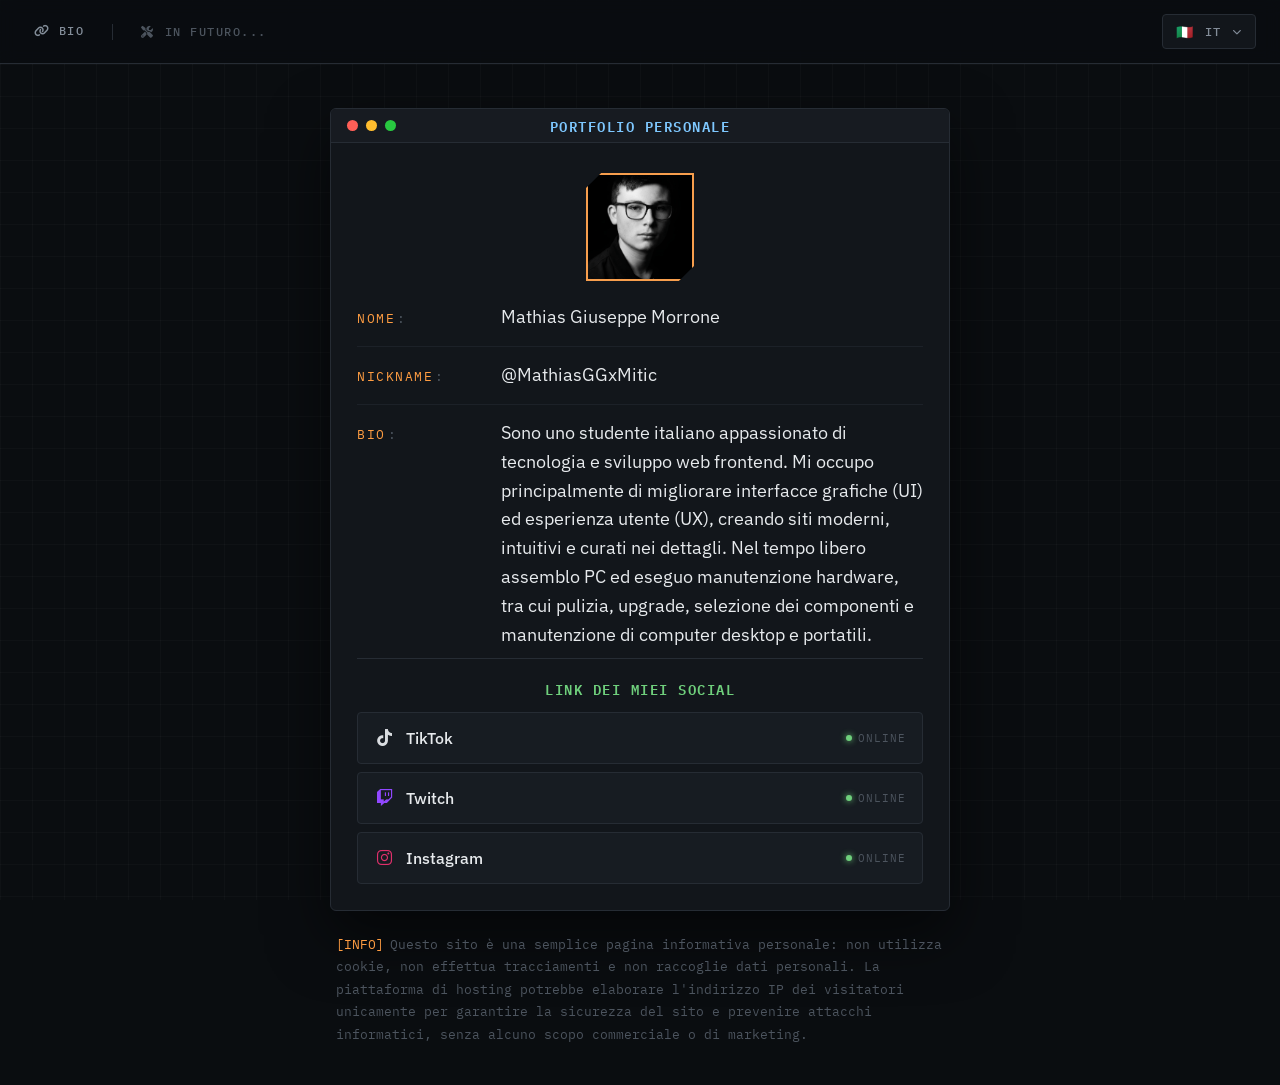
==== Biografia/index.html @ 9940ebc8 "update" ====
<!DOCTYPE html>
<html lang="it" id="html-root">
    <head>
        <meta charset="UTF-8">
        <meta name="viewport" content="width=device-width, initial-scale=1.0">
        <meta name="description" content="Bio di MathiasGGxMitic" id="meta-description">
        <title>MathiasGGxMitic BIO</title>
        <link rel="preconnect" href="https://fonts.googleapis.com">
        <link rel="preconnect" href="https://fonts.gstatic.com" crossorigin>
        <link href="https://fonts.googleapis.com/css2?family=IBM+Plex+Mono:wght@400;500;600&family=IBM+Plex+Sans:wght@300;400;500;600&display=swap&font-display=swap" rel="stylesheet">
        <link rel="stylesheet" href="CSS/index-style.css">
        <link rel="preload" href="https://cdnjs.cloudflare.com/ajax/libs/font-awesome/6.5.0/css/all.min.css" as="style" onload="this.onload=null;this.rel='stylesheet'">
        <noscript><link rel="stylesheet" href="https://cdnjs.cloudflare.com/ajax/libs/font-awesome/6.5.0/css/all.min.css"></noscript>
    </head>
    <body>
        <header class="navbar">
            <div class="navbar-bar">
                <button class="menu-btn" id="menu-btn" data-i18n-attr="aria-label:menuBtnAriaLabel" aria-label="Apri menu di navigazione">
                    <div class="menu-lines">
                        <span></span>
                        <span></span>
                        <span></span>
                    </div>
                    Menu
                    <i class="fa-solid fa-chevron-down" id="chevron"></i>
                </button>
                <nav class="desktop-nav">
                    <a href="#"><i class="fa-solid fa-link"></i><span data-i18n="navBio">Bio</span></a>
                    <div class="desktop-nav-divider"></div>
                    <span class="menu-soon"><i class="fa-solid fa-screwdriver-wrench"></i><span data-i18n="navComingSoon">In futuro...</span></span>
                </nav>

                <div class="lang-menu-wrapper">
                    <button class="lang-btn" id="lang-btn" data-i18n-attr="aria-label:langBtnAriaLabel" aria-label="Cambia lingua">
                        <span class="lang-flag" id="lang-flag-current">🇮🇹</span>
                        <span class="lang-text" id="lang-code-current">IT</span>
                        <i class="fa-solid fa-chevron-down" id="lang-chevron"></i>
                    </button>
                </div>
            </div>

            <div class="dropdown-menu" id="dropdown-menu">
                <a href="#"><i class="fa-solid fa-link"></i><span data-i18n="menuBioLink">BIO</span></a>
                <div class="menu-divider"></div>
                <span class="menu-soon"><i class="fa-solid fa-screwdriver-wrench"></i><span data-i18n="menuComingSoon">IN FUTURO...</span></span>
            </div>

            <div class="lang-dropdown" id="lang-dropdown">
                <a href="#" data-lang="it" class="lang-option"><span class="lang-flag">🇮🇹</span> <span data-i18n="langNameIt">Italiano (IT)</span></a>
                <div class="menu-divider"></div>
                <a href="#" data-lang="en" class="lang-option"><span class="lang-flag">🇬🇧</span> <span data-i18n="langNameEn">English (EN)</span></a>
                <div class="menu-divider"></div>
                <a href="#" data-lang="es" class="lang-option"><span class="lang-flag">🇪🇸</span> <span data-i18n="langNameEs">Español (ES)</span></a>
            </div>
        </header>
        <main>
            <section class="panel">
                <div class="panel-header">
                    <span class="panel-dots"><i></i><i></i><i></i></span>
                    <span class="panel-title" data-i18n="panelTitle">Portfolio Personale</span>
                </div>
                <div class="panel-body">
                    <div class="avatar-wrap">
                        <img class="pfp" src="foto_profilo.webp" data-i18n-attr="alt:pfpAlt" alt="Foto profilo di MathiasGGxMitic">
                    </div>

                    <dl class="fields">
                        <div class="field">
                            <dt data-i18n="fieldName">Nome</dt>
                            <dd>Mathias Giuseppe Morrone</dd>
                        </div>
                        <div class="field">
                            <dt data-i18n="fieldNickname">Nickname</dt>
                            <dd>@MathiasGGxMitic</dd>
                        </div>
                        <div class="field field-bio">
                            <dt data-i18n="fieldBio">Bio</dt>
                            <dd data-i18n="bioText">Sono uno studente italiano appassionato di tecnologia e sviluppo web frontend. Mi occupo principalmente di migliorare interfacce grafiche (UI) ed esperienza utente (UX), creando siti moderni, intuitivi e curati nei dettagli. Nel tempo libero assemblo PC ed eseguo manutenzione hardware, tra cui pulizia, upgrade, selezione dei componenti e manutenzione di computer desktop e portatili.</dd>
                        </div>
                    </dl>

                    <div class="divider"></div>

                    <div class="connect">
                        <div class="connect-label" data-i18n="connectLabel">Link dei miei social</div>
                        <a class="port port-tiktok" href="https://www.tiktok.com/@mathiasggxmitic" target="_blank">
                            <span class="port-icon"><i class="fa-brands fa-tiktok"></i></span>
                            <span class="port-name">TikTok</span>
                            <span class="port-status"><i class="dot"></i>Online</span>
                        </a>
                        <a class="port port-twitch" href="https://www.twitch.tv/mathiasggxmitic_" target="_blank">
                            <span class="port-icon"><i class="fa-brands fa-twitch"></i></span>
                            <span class="port-name">Twitch</span>
                            <span class="port-status"><i class="dot"></i>Online</span>
                        </a>
                        <a class="port port-instagram" href="https://www.instagram.com/mathiasggxmitic/" target="_blank">
                            <span class="port-icon"><i class="fa-brands fa-instagram"></i></span>
                            <span class="port-name">Instagram</span>
                            <span class="port-status"><i class="dot"></i>Online</span>
                        </a>
                    </div>
                </div>
            </section>

            <footer class="log-note">
                <p><span class="log-tag">[INFO]</span><span data-i18n="footerInfo">Questo sito è una semplice pagina informativa personale: non utilizza cookie, non effettua tracciamenti e non raccoglie dati personali. La piattaforma di hosting potrebbe elaborare l'indirizzo IP dei visitatori unicamente per garantire la sicurezza del sito e prevenire attacchi informatici, senza alcuno scopo commerciale o di marketing.</span></p>
            </footer>
        </main>
        <script src="JS/index-script.js"></script>
    </body>
</html>
---- Biografia/CSS/index-style.css ----
:root {
    --bg: #0a0d10;
    --panel: #12161b;
    --panel-header: #171b21;
    --panel-alt: #171c22;
    --border: #262c34;
    --border-soft: #1c2128;
    --border-strong: #3a424c;
    --text: #e7eaed;
    --text-dim: #838d99;
    --text-faint: #4c545e;
    --accent: #ff9d42;
    --accent-soft: rgba(255, 157, 66, 0.12);
    --accent-alt: #7ec8ff;
    --status-ok: #6fcf7c;
    --mono: 'IBM Plex Mono', ui-monospace, monospace;
    --sans: 'IBM Plex Sans', sans-serif;
}

* {
    box-sizing: border-box;
}

html {
    background: var(--bg);
}

body {
    margin: 0;
    min-height: 100vh;
    font-family: var(--sans);
    color: var(--text);
    background: var(--bg);
    position: relative;
    overflow-x: hidden;
}

body::before {
    content: "";
    position: fixed;
    inset: 0;
    background-image:
        linear-gradient(rgba(255, 255, 255, 0.025) 1px, transparent 1px),
        linear-gradient(90deg, rgba(255, 255, 255, 0.025) 1px, transparent 1px);
    background-size: 32px 32px;
    pointer-events: none;
    z-index: 0;
}

main {
    position: relative;
    z-index: 1;
    padding: 108px 20px 40px 20px;
    display: flex;
    flex-direction: column;
    align-items: center;
}

.navbar {
    position: fixed;
    top: 0;
    left: 0;
    right: 0;
    z-index: 1000;
}

.navbar-bar {
    width: 100%;
    padding: 14px 24px;
    display: flex;
    align-items: center;
    justify-content: space-between;
    background: rgba(10, 13, 16, 0.88);
    backdrop-filter: blur(8px);
    -webkit-backdrop-filter: blur(8px);
    border-bottom: 1px solid var(--border);
}

.menu-btn, .lang-btn {
    display: flex;
    align-items: center;
    gap: 10px;
    padding: 9px 13px;
    border: 1px solid var(--border);
    border-radius: 4px;
    cursor: pointer;
    color: var(--text-dim);
    background: var(--panel);
    transition: border-color 0.2s ease, color 0.2s ease;
    font-family: var(--mono);
    font-size: 12px;
    font-weight: 500;
    letter-spacing: 1.5px;
    text-transform: uppercase;
}

.menu-btn:hover, .lang-btn:hover {
    border-color: var(--accent);
    color: var(--accent);
}

.menu-lines {
    display: flex;
    flex-direction: column;
    gap: 4px;
}

.menu-lines span {
    width: 16px;
    height: 1.5px;
    background: currentColor;
    border-radius: 0;
}

.lang-flag {
    font-size: 14px;
    line-height: 1;
    filter: grayscale(20%);
}

#chevron, #lang-chevron {
    transition: transform 0.25s ease;
    font-size: 9px;
}

#chevron.open, #lang-chevron.open {
    transform: rotate(180deg);
}

.dropdown-menu, .lang-dropdown {
    position: absolute;
    top: calc(100% + 8px);
    border-radius: 4px;
    background: var(--panel);
    border: 1px solid var(--border);
    display: flex;
    flex-direction: column;
    overflow: hidden;
    opacity: 0;
    visibility: hidden;
    transform: translateY(-8px);
    transition: opacity 0.2s ease, transform 0.2s ease, visibility 0.2s ease;
    box-shadow: 0 16px 40px rgba(0, 0, 0, 0.5);
}

.dropdown-menu {
    left: 24px;
    width: 210px;
}

.lang-dropdown {
    right: 24px;
    width: 210px;
}

.dropdown-menu.active, .lang-dropdown.active {
    opacity: 1;
    visibility: visible;
    transform: translateY(0);
}

.dropdown-menu a, .lang-dropdown a {
    padding: 14px 16px;
    text-decoration: none;
    color: var(--text);
    background: transparent;
    border-left: 2px solid transparent;
    transition: background 0.2s ease, border-color 0.2s ease;
    text-align: left;
    font-family: var(--mono);
    font-size: 13px;
    font-weight: 500;
    letter-spacing: 1.5px;
    text-transform: uppercase;
    display: flex;
    align-items: center;
    gap: 10px;
    width: 100%;
}

.dropdown-menu a:hover, .lang-dropdown a:hover {
    background: var(--panel-alt);
    border-left-color: var(--accent);
}

.lang-dropdown a.active {
    background: var(--panel-alt);
    border-left-color: var(--accent);
    color: var(--accent);
}

.menu-divider {
    height: 1px;
    background: var(--border);
}

.menu-soon {
    padding: 14px 16px;
    color: var(--text-faint);
    background: transparent;
    font-family: var(--mono);
    font-size: 13px;
    font-weight: 500;
    letter-spacing: 1.5px;
    text-transform: uppercase;
    cursor: default;
    user-select: none;
    text-align: left;
    display: flex;
    align-items: center;
    gap: 10px;
    width: 100%;
}

.desktop-nav {
    display: none;
}

.desktop-nav-divider {
    width: 1px;
    height: 16px;
    background: var(--border);
}

.panel {
    width: 100%;
    max-width: 620px;
    background: var(--panel);
    border: 1px solid var(--border);
    border-radius: 6px;
    box-shadow: 0 24px 60px rgba(0, 0, 0, 0.55);
    overflow: hidden;
}

.panel-header {
    display: flex;
    align-items: center;
    padding: 11px 16px;
    background: var(--panel-header);
    border-bottom: 1px solid var(--border);
    position: relative;
}

.panel-dots {
    display: flex;
    gap: 8px;
}

.panel-dots i {
    width: 11px;
    height: 11px;
    border-radius: 50%;
    display: block;
    font-style: normal;
}

.panel-dots i:nth-child(1) { background: #ff5f57; }
.panel-dots i:nth-child(2) { background: #febc2e; }
.panel-dots i:nth-child(3) { background: #28c840; }

.panel-title {
    font-family: var(--mono);
    font-size: 14px;
    font-weight: 600;
    letter-spacing: 1.5px;
    color: var(--accent-alt);
    text-transform: uppercase;
    position: absolute;
    left: 50%;
    transform: translateX(-50%);
}

.panel-body {
    padding: 30px 26px 26px 26px;
}

.avatar-wrap {
    display: flex;
    flex-direction: column;
    align-items: center;
    gap: 8px;
    margin-bottom: 6px;
}

.pfp {
    width: 108px;
    height: 108px;
    object-fit: cover;
    border: 2px solid var(--accent);
    clip-path: polygon(14% 0, 100% 0, 100% 86%, 86% 100%, 0 100%, 0 14%);
    filter: grayscale(10%);
}

.fields {
    margin: 22px 0 0 0;
}

.field {
    display: grid;
    grid-template-columns: 1fr;
    row-gap: 6px;
    padding: 14px 0;
    border-bottom: 1px solid var(--border-soft);
}

.field:first-child {
    padding-top: 0;
}

.field:last-of-type {
    border-bottom: none;
}

.field-bio {
    padding-bottom: 8px;
}

@media (min-width: 600px) {
    .field {
        grid-template-columns: 128px 1fr;
        align-items: baseline;
        column-gap: 16px;
        row-gap: 0;
    }
}

.field dt {
    font-family: var(--mono);
    font-size: 13px;
    letter-spacing: 1.5px;
    color: var(--accent);
    text-transform: uppercase;
    margin: 0;
}

.field dt::after {
    content: ":";
    color: var(--text-faint);
    margin-left: 2px;
}

.field dd {
    margin: 0;
    font-family: var(--sans);
    font-size: 17.5px;
    font-weight: 400;
    color: var(--text);
    line-height: 1.65;
}

.divider {
    height: 1px;
    background: var(--border);
    margin: 0 0 18px 0;
}

.connect-label {
    font-family: var(--mono);
    font-size: 14px;
    font-weight: 600;
    letter-spacing: 1.5px;
    color: var(--status-ok);
    text-transform: uppercase;
    text-align: center;
    margin-bottom: 12px;
}

.port {
    display: flex;
    align-items: center;
    gap: 12px;
    padding: 14px 16px;
    margin-top: 8px;
    border: 1px solid var(--border);
    border-radius: 4px;
    background: var(--panel-alt);
    text-decoration: none;
    color: var(--text);
    transition: border-color 0.2s ease, background 0.2s ease;
}

.port:first-of-type {
    margin-top: 0;
}

.port:hover {
    border-color: var(--accent);
    background: var(--accent-soft);
}

.port-icon {
    width: 20px;
    text-align: center;
    font-size: 17px;
    color: var(--text-dim);
    transition: color 0.2s ease;
}

.port-tiktok .port-icon { color: #d9dce0; }
.port-twitch .port-icon { color: #9147ff; }
.port-instagram .port-icon { color: #e1306c; }

.port-name {
    flex: 1;
    font-family: var(--sans);
    font-weight: 500;
    font-size: 16px;
}

.port-status {
    display: flex;
    align-items: center;
    gap: 6px;
    font-family: var(--mono);
    font-size: 11px;
    letter-spacing: 1px;
    color: var(--text-faint);
    text-transform: uppercase;
    white-space: nowrap;
}

.dot {
    width: 6px;
    height: 6px;
    border-radius: 50%;
    background: var(--status-ok);
    box-shadow: 0 0 6px var(--status-ok);
    flex-shrink: 0;
}

.log-note {
    width: 100%;
    max-width: 620px;
    margin-top: 22px;
    padding: 0 6px;
}

.log-note p {
    margin: 0;
    font-family: var(--mono);
    font-size: 12.5px;
    line-height: 1.8;
    color: var(--text-faint);
}

.log-tag {
    color: var(--accent);
    margin-right: 6px;
}

@media (max-width: 520px) {
    main {
        padding: 92px 14px 32px 14px;
    }

    .panel-body {
        padding: 24px 18px 20px 18px;
    }

    .pfp {
        width: 92px;
        height: 92px;
    }

    .navbar-bar {
        padding: 12px 16px;
    }

    .dropdown-menu {
        width: calc(100vw - 48px);
        left: 16px;
    }

    .lang-dropdown {
        width: calc(100vw - 48px);
        right: 16px;
    }
}

@media (min-width: 768px) {
    .menu-btn {
        display: none;
    }

    .dropdown-menu {
        display: none !important;
    }

    .desktop-nav {
        display: flex;
        align-items: center;
        gap: 18px;
    }

    .desktop-nav a {
        text-decoration: none;
        color: var(--text-dim);
        font-family: var(--mono);
        font-size: 12px;
        font-weight: 500;
        letter-spacing: 1.5px;
        text-transform: uppercase;
        display: flex;
        align-items: center;
        gap: 8px;
        padding: 8px 10px;
        border-radius: 3px;
        border-bottom: 2px solid transparent;
        transition: color 0.2s ease, border-color 0.2s ease;
    }

    .desktop-nav a:hover {
        color: var(--accent);
        border-color: var(--accent);
    }

    .desktop-nav .menu-soon {
        padding: 8px 10px;
        font-size: 12px;
        width: auto;
    }
}
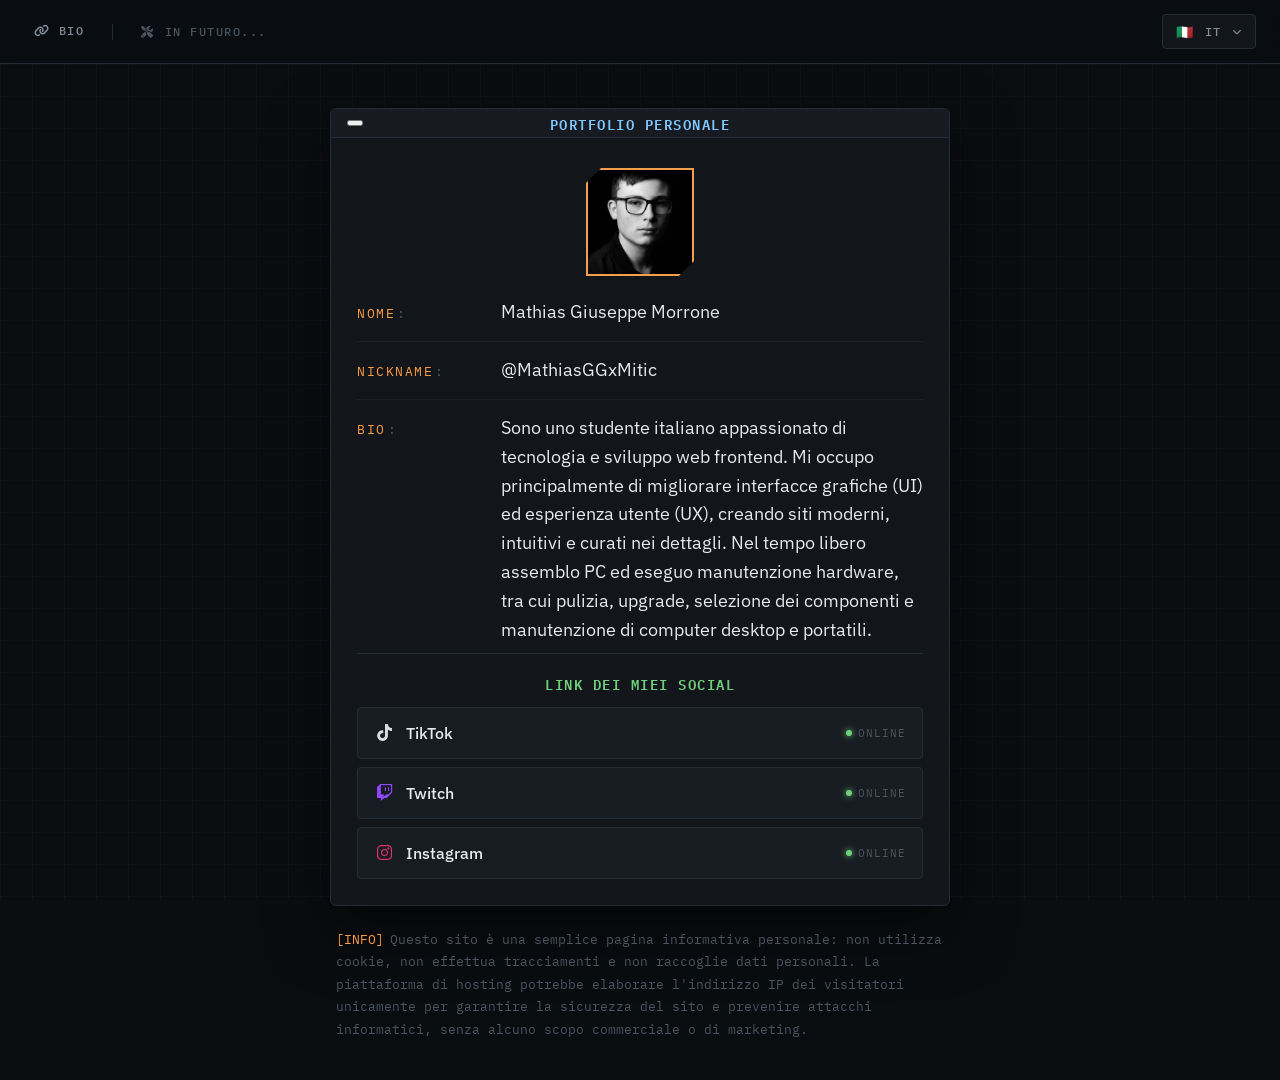
==== commit e7735ecd: "Update index.html" ====
--- a/Biografia/index.html
+++ b/Biografia/index.html
@@ -56,7 +56,7 @@
         <main>
             <section class="panel">
                 <div class="panel-header">
-                    <span class="panel-dots"><i></i><i></i><i></i></span>
+                    <button class="panel-close" id="panel-close" type="button" data-i18n-attr="aria-label:closeBtnAriaLabel" aria-label="Chiudi e torna alla home"><span class="panel-close-x"></span></button>
                     <span class="panel-title" data-i18n="panelTitle">Portfolio Personale</span>
                 </div>
                 <div class="panel-body">
@@ -106,6 +106,7 @@
                 <p><span class="log-tag">[INFO]</span><span data-i18n="footerInfo">Questo sito è una semplice pagina informativa personale: non utilizza cookie, non effettua tracciamenti e non raccoglie dati personali. La piattaforma di hosting potrebbe elaborare l'indirizzo IP dei visitatori unicamente per garantire la sicurezza del sito e prevenire attacchi informatici, senza alcuno scopo commerciale o di marketing.</span></p>
             </footer>
         </main>
+        <script src="JS/translations.js"></script>
         <script src="JS/index-script.js"></script>
     </body>
-</html>+</html>
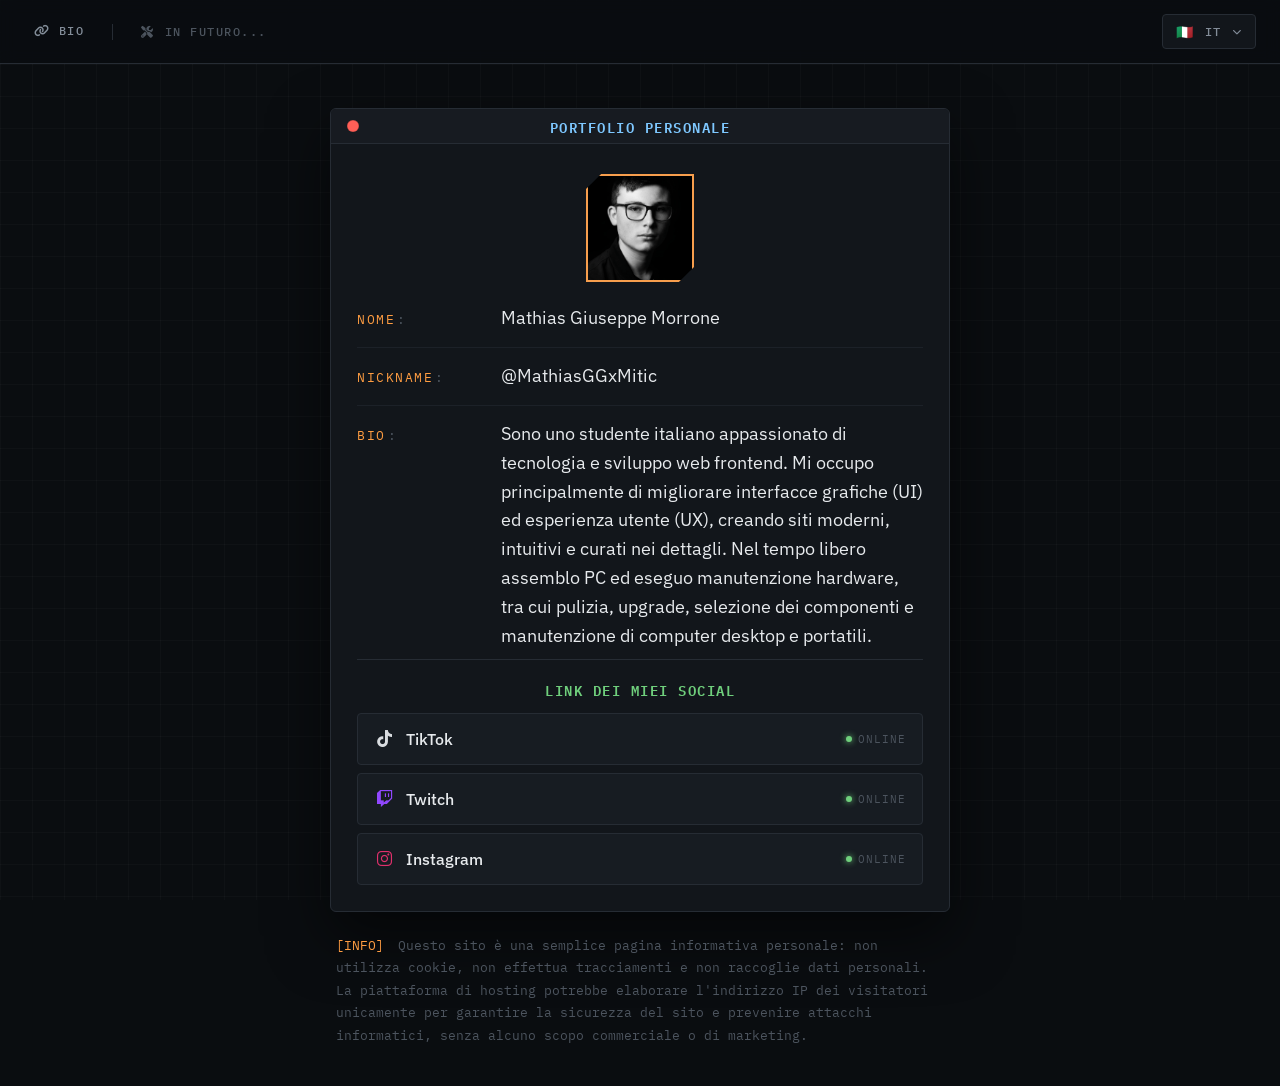
==== commit c048ca7a: "update" ====
--- a/Biografia/index.html
+++ b/Biografia/index.html
@@ -24,6 +24,7 @@
                     Menu
                     <i class="fa-solid fa-chevron-down" id="chevron"></i>
                 </button>
+
                 <nav class="desktop-nav">
                     <a href="#"><i class="fa-solid fa-link"></i><span data-i18n="navBio">Bio</span></a>
                     <div class="desktop-nav-divider"></div>
@@ -53,12 +54,17 @@
                 <a href="#" data-lang="es" class="lang-option"><span class="lang-flag">🇪🇸</span> <span data-i18n="langNameEs">Español (ES)</span></a>
             </div>
         </header>
+
         <main>
             <section class="panel">
                 <div class="panel-header">
-                    <button class="panel-close" id="panel-close" type="button" data-i18n-attr="aria-label:closeBtnAriaLabel" aria-label="Chiudi e torna alla home"><span class="panel-close-x"></span></button>
+                    <button class="panel-close" id="panel-close" type="button" data-i18n-attr="aria-label:closeBtnAriaLabel" aria-label="Chiudi e torna alla home">
+                        <span class="panel-close-x"></span>
+                    </button>
+
                     <span class="panel-title" data-i18n="panelTitle">Portfolio Personale</span>
                 </div>
+
                 <div class="panel-body">
                     <div class="avatar-wrap">
                         <img class="pfp" src="foto_profilo.webp" data-i18n-attr="alt:pfpAlt" alt="Foto profilo di MathiasGGxMitic">
@@ -69,10 +75,12 @@
                             <dt data-i18n="fieldName">Nome</dt>
                             <dd>Mathias Giuseppe Morrone</dd>
                         </div>
+
                         <div class="field">
                             <dt data-i18n="fieldNickname">Nickname</dt>
                             <dd>@MathiasGGxMitic</dd>
                         </div>
+
                         <div class="field field-bio">
                             <dt data-i18n="fieldBio">Bio</dt>
                             <dd data-i18n="bioText">Sono uno studente italiano appassionato di tecnologia e sviluppo web frontend. Mi occupo principalmente di migliorare interfacce grafiche (UI) ed esperienza utente (UX), creando siti moderni, intuitivi e curati nei dettagli. Nel tempo libero assemblo PC ed eseguo manutenzione hardware, tra cui pulizia, upgrade, selezione dei componenti e manutenzione di computer desktop e portatili.</dd>
@@ -83,16 +91,19 @@
 
                     <div class="connect">
                         <div class="connect-label" data-i18n="connectLabel">Link dei miei social</div>
+
                         <a class="port port-tiktok" href="https://www.tiktok.com/@mathiasggxmitic" target="_blank">
                             <span class="port-icon"><i class="fa-brands fa-tiktok"></i></span>
                             <span class="port-name">TikTok</span>
                             <span class="port-status"><i class="dot"></i>Online</span>
                         </a>
+
                         <a class="port port-twitch" href="https://www.twitch.tv/mathiasggxmitic_" target="_blank">
                             <span class="port-icon"><i class="fa-brands fa-twitch"></i></span>
                             <span class="port-name">Twitch</span>
                             <span class="port-status"><i class="dot"></i>Online</span>
                         </a>
+
                         <a class="port port-instagram" href="https://www.instagram.com/mathiasggxmitic/" target="_blank">
                             <span class="port-icon"><i class="fa-brands fa-instagram"></i></span>
                             <span class="port-name">Instagram</span>
@@ -103,10 +114,14 @@
             </section>
 
             <footer class="log-note">
-                <p><span class="log-tag">[INFO]</span><span data-i18n="footerInfo">Questo sito è una semplice pagina informativa personale: non utilizza cookie, non effettua tracciamenti e non raccoglie dati personali. La piattaforma di hosting potrebbe elaborare l'indirizzo IP dei visitatori unicamente per garantire la sicurezza del sito e prevenire attacchi informatici, senza alcuno scopo commerciale o di marketing.</span></p>
+                <p>
+                    <span class="log-tag">[INFO]</span>
+                    <span data-i18n="footerInfo">Questo sito è una semplice pagina informativa personale: non utilizza cookie, non effettua tracciamenti e non raccoglie dati personali. La piattaforma di hosting potrebbe elaborare l'indirizzo IP dei visitatori unicamente per garantire la sicurezza del sito e prevenire attacchi informatici, senza alcuno scopo commerciale o di marketing.</span>
+                </p>
             </footer>
         </main>
+
         <script src="JS/translations.js"></script>
         <script src="JS/index-script.js"></script>
     </body>
-</html>
+</html>
--- a/Biografia/CSS/index-style.css
+++ b/Biografia/CSS/index-style.css
@@ -76,7 +76,8 @@
     border-bottom: 1px solid var(--border);
 }
 
-.menu-btn, .lang-btn {
+.menu-btn,
+.lang-btn {
     display: flex;
     align-items: center;
     gap: 10px;
@@ -94,7 +95,8 @@
     text-transform: uppercase;
 }
 
-.menu-btn:hover, .lang-btn:hover {
+.menu-btn:hover,
+.lang-btn:hover {
     border-color: var(--accent);
     color: var(--accent);
 }
@@ -118,16 +120,19 @@
     filter: grayscale(20%);
 }
 
-#chevron, #lang-chevron {
+#chevron,
+#lang-chevron {
     transition: transform 0.25s ease;
     font-size: 9px;
 }
 
-#chevron.open, #lang-chevron.open {
+#chevron.open,
+#lang-chevron.open {
     transform: rotate(180deg);
 }
 
-.dropdown-menu, .lang-dropdown {
+.dropdown-menu,
+.lang-dropdown {
     position: absolute;
     top: calc(100% + 8px);
     border-radius: 4px;
@@ -139,7 +144,10 @@
     opacity: 0;
     visibility: hidden;
     transform: translateY(-8px);
-    transition: opacity 0.2s ease, transform 0.2s ease, visibility 0.2s ease;
+    transition:
+        opacity 0.2s ease,
+        transform 0.2s ease,
+        visibility 0.2s ease;
     box-shadow: 0 16px 40px rgba(0, 0, 0, 0.5);
 }
 
@@ -153,19 +161,23 @@
     width: 210px;
 }
 
-.dropdown-menu.active, .lang-dropdown.active {
+.dropdown-menu.active,
+.lang-dropdown.active {
     opacity: 1;
     visibility: visible;
     transform: translateY(0);
 }
 
-.dropdown-menu a, .lang-dropdown a {
+.dropdown-menu a,
+.lang-dropdown a {
     padding: 14px 16px;
     text-decoration: none;
     color: var(--text);
     background: transparent;
     border-left: 2px solid transparent;
-    transition: background 0.2s ease, border-color 0.2s ease;
+    transition:
+        background 0.2s ease,
+        border-color 0.2s ease;
     text-align: left;
     font-family: var(--mono);
     font-size: 13px;
@@ -178,7 +190,8 @@
     width: 100%;
 }
 
-.dropdown-menu a:hover, .lang-dropdown a:hover {
+.dropdown-menu a:hover,
+.lang-dropdown a:hover {
     background: var(--panel-alt);
     border-left-color: var(--accent);
 }
@@ -241,22 +254,78 @@
     position: relative;
 }
 
-.panel-dots {
-    display: flex;
-    gap: 8px;
-}
-
-.panel-dots i {
-    width: 11px;
-    height: 11px;
+.panel-close {
+    position: relative;
+    display: grid;
+    place-items: center;
+    width: 12px;
+    height: 12px;
+    padding: 0;
+    border: 0;
     border-radius: 50%;
-    display: block;
-    font-style: normal;
-}
-
-.panel-dots i:nth-child(1) { background: #ff5f57; }
-.panel-dots i:nth-child(2) { background: #febc2e; }
-.panel-dots i:nth-child(3) { background: #28c840; }
+    background: #ff5f57;
+    box-shadow: inset 0 0 0 0.5px rgba(0, 0, 0, 0.28);
+    cursor: pointer;
+    transition: filter 0.15s ease;
+}
+
+.panel-close::before {
+    content: "";
+    position: absolute;
+    inset: -10px;
+}
+
+.panel-close:hover {
+    filter: brightness(1.08);
+}
+
+.panel-close:active {
+    filter: brightness(0.78);
+}
+
+.panel-close:focus-visible {
+    outline: 2px solid var(--accent);
+    outline-offset: 3px;
+}
+
+.panel-close-x {
+    position: relative;
+    width: 8px;
+    height: 8px;
+    opacity: 0;
+    transition: opacity 0.12s ease;
+}
+
+.panel-close-x::before,
+.panel-close-x::after {
+    content: "";
+    position: absolute;
+    left: 50%;
+    top: 50%;
+    width: 8px;
+    height: 1.5px;
+    border-radius: 1px;
+    background: #4d0000;
+}
+
+.panel-close-x::before {
+    transform: translate(-50%, -50%) rotate(45deg);
+}
+
+.panel-close-x::after {
+    transform: translate(-50%, -50%) rotate(-45deg);
+}
+
+.panel-close:hover .panel-close-x,
+.panel-close:focus-visible .panel-close-x {
+    opacity: 1;
+}
+
+@media (hover: none) {
+    .panel-close-x {
+        opacity: 1;
+    }
+}
 
 .panel-title {
     font-family: var(--mono);
@@ -265,6 +334,7 @@
     letter-spacing: 1.5px;
     color: var(--accent-alt);
     text-transform: uppercase;
+    white-space: nowrap;
     position: absolute;
     left: 50%;
     transform: translateX(-50%);
@@ -376,7 +446,9 @@
     background: var(--panel-alt);
     text-decoration: none;
     color: var(--text);
-    transition: border-color 0.2s ease, background 0.2s ease;
+    transition:
+        border-color 0.2s ease,
+        background 0.2s ease;
 }
 
 .port:first-of-type {
@@ -396,9 +468,17 @@
     transition: color 0.2s ease;
 }
 
-.port-tiktok .port-icon { color: #d9dce0; }
-.port-twitch .port-icon { color: #9147ff; }
-.port-instagram .port-icon { color: #e1306c; }
+.port-tiktok .port-icon {
+    color: #d9dce0;
+}
+
+.port-twitch .port-icon {
+    color: #9147ff;
+}
+
+.port-instagram .port-icon {
+    color: #e1306c;
+}
 
 .port-name {
     flex: 1;
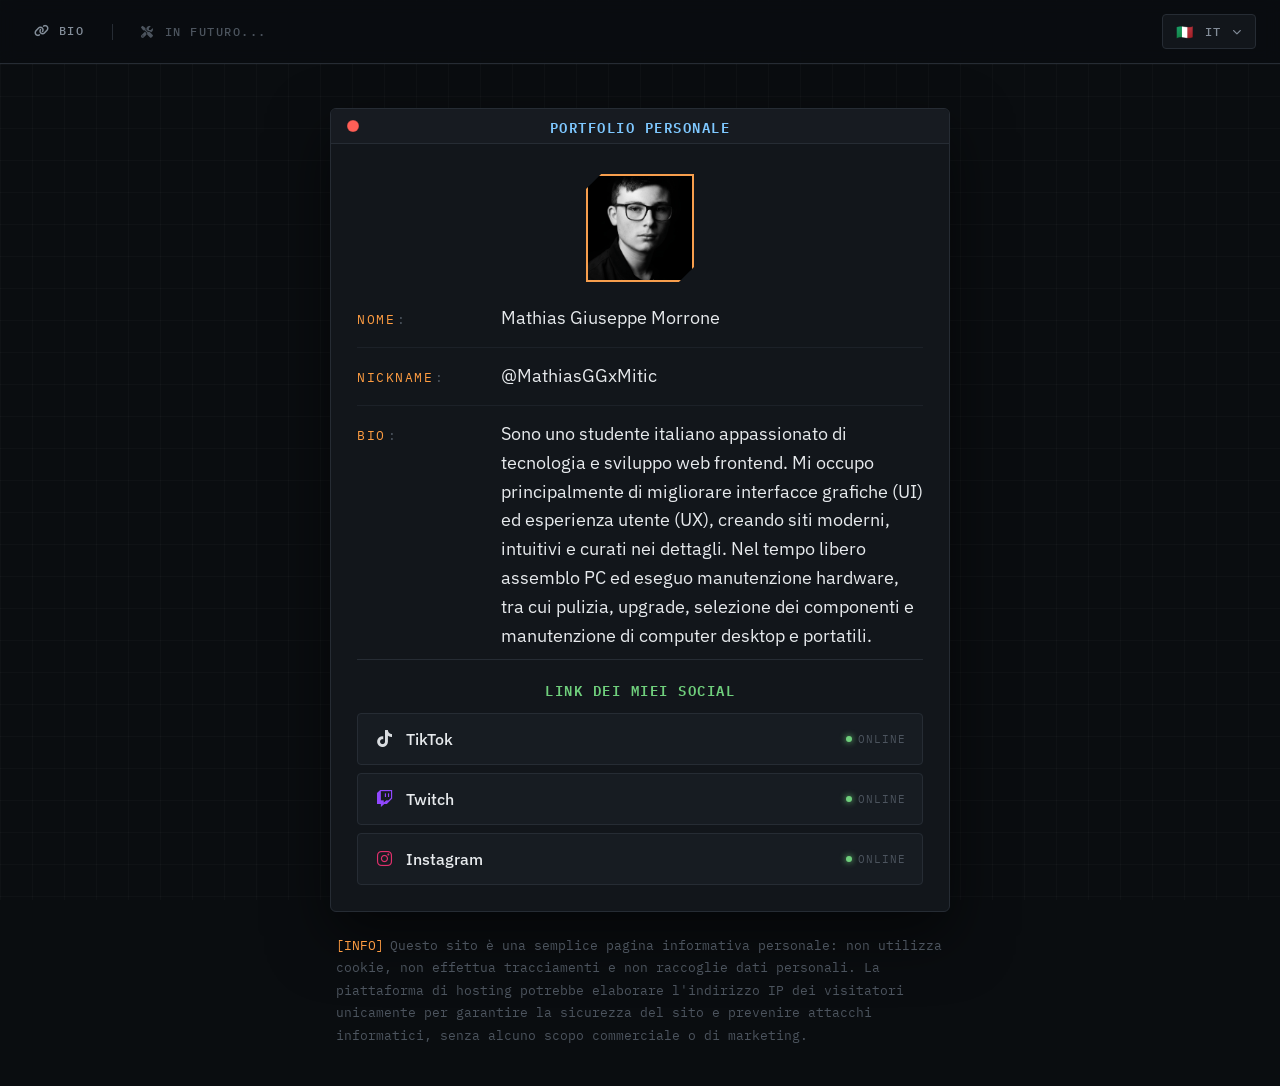
==== commit 9b96ed8c: "update" ====
--- a/Biografia/index.html
+++ b/Biografia/index.html
@@ -1,127 +1,87 @@
 <!DOCTYPE html>
 <html lang="it" id="html-root">
-    <head>
-        <meta charset="UTF-8">
-        <meta name="viewport" content="width=device-width, initial-scale=1.0">
-        <meta name="description" content="Bio di MathiasGGxMitic" id="meta-description">
-        <title>MathiasGGxMitic BIO</title>
-        <link rel="preconnect" href="https://fonts.googleapis.com">
-        <link rel="preconnect" href="https://fonts.gstatic.com" crossorigin>
-        <link href="https://fonts.googleapis.com/css2?family=IBM+Plex+Mono:wght@400;500;600&family=IBM+Plex+Sans:wght@300;400;500;600&display=swap&font-display=swap" rel="stylesheet">
-        <link rel="stylesheet" href="CSS/index-style.css">
-        <link rel="preload" href="https://cdnjs.cloudflare.com/ajax/libs/font-awesome/6.5.0/css/all.min.css" as="style" onload="this.onload=null;this.rel='stylesheet'">
-        <noscript><link rel="stylesheet" href="https://cdnjs.cloudflare.com/ajax/libs/font-awesome/6.5.0/css/all.min.css"></noscript>
-    </head>
-    <body>
-        <header class="navbar">
-            <div class="navbar-bar">
-                <button class="menu-btn" id="menu-btn" data-i18n-attr="aria-label:menuBtnAriaLabel" aria-label="Apri menu di navigazione">
-                    <div class="menu-lines">
-                        <span></span>
-                        <span></span>
-                        <span></span>
-                    </div>
-                    Menu
-                    <i class="fa-solid fa-chevron-down" id="chevron"></i>
+<head>
+    <meta charset="UTF-8">
+    <meta name="viewport" content="width=device-width, initial-scale=1.0">
+    <meta name="description" content="" id="meta-description">
+    <title>MathiasGGxMitic BIO</title>
+    <link rel="preconnect" href="https://fonts.googleapis.com">
+    <link rel="preconnect" href="https://fonts.gstatic.com" crossorigin>
+    <link rel="preconnect" href="https://mathiasggxmitic.it" crossorigin>
+    <link href="https://fonts.googleapis.com/css2?family=IBM+Plex+Mono:wght@400;500;600&family=IBM+Plex+Sans:wght@300;400;500;600&display=swap&font-display=swap" rel="stylesheet">
+    <link rel="stylesheet" href="CSS/index-style.css">
+    <link rel="preload" href="https://cdnjs.cloudflare.com/ajax/libs/font-awesome/6.5.0/css/all.min.css" as="style" onload="this.onload=null;this.rel='stylesheet'">
+    <noscript><link rel="stylesheet" href="https://cdnjs.cloudflare.com/ajax/libs/font-awesome/6.5.0/css/all.min.css"></noscript>
+    <script>
+        (() => {
+            const params = new URLSearchParams(window.location.search);
+            if (params.get("transition") === "home-to-bio") document.documentElement.classList.add("transition-enter");
+        })();
+    </script>
+</head>
+<body>
+    <header class="navbar">
+        <div class="navbar-bar">
+            <button class="menu-btn" id="menu-btn" type="button" data-i18n-attr="aria-label:menuBtnAriaLabel" aria-label="">
+                <div class="menu-lines"><span></span><span></span><span></span></div>
+                <span data-i18n="menuButton"></span>
+                <i class="fa-solid fa-chevron-down" id="chevron"></i>
+            </button>
+            <nav class="desktop-nav">
+                <a href="#"><i class="fa-solid fa-link"></i><span data-i18n="navBio"></span></a>
+                <div class="desktop-nav-divider"></div>
+                <span class="menu-soon"><i class="fa-solid fa-screwdriver-wrench"></i><span data-i18n="navComingSoon"></span></span>
+            </nav>
+            <div class="lang-menu-wrapper">
+                <button class="lang-btn" id="lang-btn" type="button" data-i18n-attr="aria-label:langBtnAriaLabel" aria-label="">
+                    <span class="lang-flag" id="lang-flag-current"></span>
+                    <span class="lang-text" id="lang-code-current"></span>
+                    <i class="fa-solid fa-chevron-down" id="lang-chevron"></i>
                 </button>
-
-                <nav class="desktop-nav">
-                    <a href="#"><i class="fa-solid fa-link"></i><span data-i18n="navBio">Bio</span></a>
-                    <div class="desktop-nav-divider"></div>
-                    <span class="menu-soon"><i class="fa-solid fa-screwdriver-wrench"></i><span data-i18n="navComingSoon">In futuro...</span></span>
-                </nav>
-
-                <div class="lang-menu-wrapper">
-                    <button class="lang-btn" id="lang-btn" data-i18n-attr="aria-label:langBtnAriaLabel" aria-label="Cambia lingua">
-                        <span class="lang-flag" id="lang-flag-current">🇮🇹</span>
-                        <span class="lang-text" id="lang-code-current">IT</span>
-                        <i class="fa-solid fa-chevron-down" id="lang-chevron"></i>
-                    </button>
+            </div>
+        </div>
+        <div class="dropdown-menu" id="dropdown-menu">
+            <a href="#"><i class="fa-solid fa-link"></i><span data-i18n="menuBioLink"></span></a>
+            <div class="menu-divider"></div>
+            <span class="menu-soon"><i class="fa-solid fa-screwdriver-wrench"></i><span data-i18n="menuComingSoon"></span></span>
+        </div>
+        <div class="lang-dropdown" id="lang-dropdown">
+            <a href="#" data-lang="it" class="lang-option"><span class="lang-flag"></span> <span data-i18n="langNameIt"></span></a>
+            <div class="menu-divider"></div>
+            <a href="#" data-lang="en" class="lang-option"><span class="lang-flag"></span> <span data-i18n="langNameEn"></span></a>
+            <div class="menu-divider"></div>
+            <a href="#" data-lang="es" class="lang-option"><span class="lang-flag"></span> <span data-i18n="langNameEs"></span></a>
+        </div>
+    </header>
+    <main>
+        <section class="panel">
+            <div class="panel-header">
+                <button class="panel-close" id="panel-close" type="button" data-i18n-attr="aria-label:closeBtnAriaLabel" aria-label=""><span class="panel-close-x"></span></button>
+                <span class="panel-title" data-i18n="panelTitle"></span>
+            </div>
+            <div class="panel-body">
+                <div class="avatar-wrap">
+                    <img class="pfp" src="foto_profilo.webp" data-i18n-attr="alt:pfpAlt" alt="">
+                </div>
+                <dl class="fields">
+                    <div class="field"><dt data-i18n="fieldName"></dt><dd>Mathias Giuseppe Morrone</dd></div>
+                    <div class="field"><dt data-i18n="fieldNickname"></dt><dd>@MathiasGGxMitic</dd></div>
+                    <div class="field field-bio"><dt data-i18n="fieldBio"></dt><dd data-i18n="bioText"></dd></div>
+                </dl>
+                <div class="divider"></div>
+                <div class="connect">
+                    <div class="connect-label" data-i18n="connectLabel"></div>
+                    <a class="port port-tiktok" href="https://www.tiktok.com/@mathiasggxmitic" target="_blank"><span class="port-icon"><i class="fa-brands fa-tiktok"></i></span><span class="port-name">TikTok</span><span class="port-status"><i class="dot"></i>Online</span></a>
+                    <a class="port port-twitch" href="https://www.twitch.tv/mathiasggxmitic_" target="_blank"><span class="port-icon"><i class="fa-brands fa-twitch"></i></span><span class="port-name">Twitch</span><span class="port-status"><i class="dot"></i>Online</span></a>
+                    <a class="port port-instagram" href="https://www.instagram.com/mathiasggxmitic/" target="_blank"><span class="port-icon"><i class="fa-brands fa-instagram"></i></span><span class="port-name">Instagram</span><span class="port-status"><i class="dot"></i>Online</span></a>
                 </div>
             </div>
-
-            <div class="dropdown-menu" id="dropdown-menu">
-                <a href="#"><i class="fa-solid fa-link"></i><span data-i18n="menuBioLink">BIO</span></a>
-                <div class="menu-divider"></div>
-                <span class="menu-soon"><i class="fa-solid fa-screwdriver-wrench"></i><span data-i18n="menuComingSoon">IN FUTURO...</span></span>
-            </div>
-
-            <div class="lang-dropdown" id="lang-dropdown">
-                <a href="#" data-lang="it" class="lang-option"><span class="lang-flag">🇮🇹</span> <span data-i18n="langNameIt">Italiano (IT)</span></a>
-                <div class="menu-divider"></div>
-                <a href="#" data-lang="en" class="lang-option"><span class="lang-flag">🇬🇧</span> <span data-i18n="langNameEn">English (EN)</span></a>
-                <div class="menu-divider"></div>
-                <a href="#" data-lang="es" class="lang-option"><span class="lang-flag">🇪🇸</span> <span data-i18n="langNameEs">Español (ES)</span></a>
-            </div>
-        </header>
-
-        <main>
-            <section class="panel">
-                <div class="panel-header">
-                    <button class="panel-close" id="panel-close" type="button" data-i18n-attr="aria-label:closeBtnAriaLabel" aria-label="Chiudi e torna alla home">
-                        <span class="panel-close-x"></span>
-                    </button>
-
-                    <span class="panel-title" data-i18n="panelTitle">Portfolio Personale</span>
-                </div>
-
-                <div class="panel-body">
-                    <div class="avatar-wrap">
-                        <img class="pfp" src="foto_profilo.webp" data-i18n-attr="alt:pfpAlt" alt="Foto profilo di MathiasGGxMitic">
-                    </div>
-
-                    <dl class="fields">
-                        <div class="field">
-                            <dt data-i18n="fieldName">Nome</dt>
-                            <dd>Mathias Giuseppe Morrone</dd>
-                        </div>
-
-                        <div class="field">
-                            <dt data-i18n="fieldNickname">Nickname</dt>
-                            <dd>@MathiasGGxMitic</dd>
-                        </div>
-
-                        <div class="field field-bio">
-                            <dt data-i18n="fieldBio">Bio</dt>
-                            <dd data-i18n="bioText">Sono uno studente italiano appassionato di tecnologia e sviluppo web frontend. Mi occupo principalmente di migliorare interfacce grafiche (UI) ed esperienza utente (UX), creando siti moderni, intuitivi e curati nei dettagli. Nel tempo libero assemblo PC ed eseguo manutenzione hardware, tra cui pulizia, upgrade, selezione dei componenti e manutenzione di computer desktop e portatili.</dd>
-                        </div>
-                    </dl>
-
-                    <div class="divider"></div>
-
-                    <div class="connect">
-                        <div class="connect-label" data-i18n="connectLabel">Link dei miei social</div>
-
-                        <a class="port port-tiktok" href="https://www.tiktok.com/@mathiasggxmitic" target="_blank">
-                            <span class="port-icon"><i class="fa-brands fa-tiktok"></i></span>
-                            <span class="port-name">TikTok</span>
-                            <span class="port-status"><i class="dot"></i>Online</span>
-                        </a>
-
-                        <a class="port port-twitch" href="https://www.twitch.tv/mathiasggxmitic_" target="_blank">
-                            <span class="port-icon"><i class="fa-brands fa-twitch"></i></span>
-                            <span class="port-name">Twitch</span>
-                            <span class="port-status"><i class="dot"></i>Online</span>
-                        </a>
-
-                        <a class="port port-instagram" href="https://www.instagram.com/mathiasggxmitic/" target="_blank">
-                            <span class="port-icon"><i class="fa-brands fa-instagram"></i></span>
-                            <span class="port-name">Instagram</span>
-                            <span class="port-status"><i class="dot"></i>Online</span>
-                        </a>
-                    </div>
-                </div>
-            </section>
-
-            <footer class="log-note">
-                <p>
-                    <span class="log-tag">[INFO]</span>
-                    <span data-i18n="footerInfo">Questo sito è una semplice pagina informativa personale: non utilizza cookie, non effettua tracciamenti e non raccoglie dati personali. La piattaforma di hosting potrebbe elaborare l'indirizzo IP dei visitatori unicamente per garantire la sicurezza del sito e prevenire attacchi informatici, senza alcuno scopo commerciale o di marketing.</span>
-                </p>
-            </footer>
-        </main>
-
-        <script src="JS/translations.js"></script>
-        <script src="JS/index-script.js"></script>
-    </body>
+        </section>
+        <footer class="log-note">
+            <p><span class="log-tag">[INFO]</span><span data-i18n="footerInfo"></span></p>
+        </footer>
+    </main>
+    <div class="page-transition" id="page-transition" aria-hidden="true" hidden></div>
+    <script src="JS/index-script.js"></script>
+</body>
 </html>
--- a/Biografia/CSS/index-style.css
+++ b/Biografia/CSS/index-style.css
@@ -76,8 +76,7 @@
     border-bottom: 1px solid var(--border);
 }
 
-.menu-btn,
-.lang-btn {
+.menu-btn, .lang-btn {
     display: flex;
     align-items: center;
     gap: 10px;
@@ -95,8 +94,7 @@
     text-transform: uppercase;
 }
 
-.menu-btn:hover,
-.lang-btn:hover {
+.menu-btn:hover, .lang-btn:hover {
     border-color: var(--accent);
     color: var(--accent);
 }
@@ -120,19 +118,16 @@
     filter: grayscale(20%);
 }
 
-#chevron,
-#lang-chevron {
+#chevron, #lang-chevron {
     transition: transform 0.25s ease;
     font-size: 9px;
 }
 
-#chevron.open,
-#lang-chevron.open {
+#chevron.open, #lang-chevron.open {
     transform: rotate(180deg);
 }
 
-.dropdown-menu,
-.lang-dropdown {
+.dropdown-menu, .lang-dropdown {
     position: absolute;
     top: calc(100% + 8px);
     border-radius: 4px;
@@ -144,10 +139,7 @@
     opacity: 0;
     visibility: hidden;
     transform: translateY(-8px);
-    transition:
-        opacity 0.2s ease,
-        transform 0.2s ease,
-        visibility 0.2s ease;
+    transition: opacity 0.2s ease, transform 0.2s ease, visibility 0.2s ease;
     box-shadow: 0 16px 40px rgba(0, 0, 0, 0.5);
 }
 
@@ -161,23 +153,19 @@
     width: 210px;
 }
 
-.dropdown-menu.active,
-.lang-dropdown.active {
+.dropdown-menu.active, .lang-dropdown.active {
     opacity: 1;
     visibility: visible;
     transform: translateY(0);
 }
 
-.dropdown-menu a,
-.lang-dropdown a {
+.dropdown-menu a, .lang-dropdown a {
     padding: 14px 16px;
     text-decoration: none;
     color: var(--text);
     background: transparent;
     border-left: 2px solid transparent;
-    transition:
-        background 0.2s ease,
-        border-color 0.2s ease;
+    transition: background 0.2s ease, border-color 0.2s ease;
     text-align: left;
     font-family: var(--mono);
     font-size: 13px;
@@ -190,8 +178,7 @@
     width: 100%;
 }
 
-.dropdown-menu a:hover,
-.lang-dropdown a:hover {
+.dropdown-menu a:hover, .lang-dropdown a:hover {
     background: var(--panel-alt);
     border-left-color: var(--accent);
 }
@@ -269,12 +256,6 @@
     transition: filter 0.15s ease;
 }
 
-.panel-close::before {
-    content: "";
-    position: absolute;
-    inset: -10px;
-}
-
 .panel-close:hover {
     filter: brightness(1.08);
 }
@@ -446,9 +427,7 @@
     background: var(--panel-alt);
     text-decoration: none;
     color: var(--text);
-    transition:
-        border-color 0.2s ease,
-        background 0.2s ease;
+    transition: border-color 0.2s ease, background 0.2s ease;
 }
 
 .port:first-of-type {
@@ -468,17 +447,9 @@
     transition: color 0.2s ease;
 }
 
-.port-tiktok .port-icon {
-    color: #d9dce0;
-}
-
-.port-twitch .port-icon {
-    color: #9147ff;
-}
-
-.port-instagram .port-icon {
-    color: #e1306c;
-}
+.port-tiktok .port-icon { color: #d9dce0; }
+.port-twitch .port-icon { color: #9147ff; }
+.port-instagram .port-icon { color: #e1306c; }
 
 .port-name {
     flex: 1;
@@ -599,4 +570,33 @@
         font-size: 12px;
         width: auto;
     }
+}
+
+.page-transition {
+    position: fixed;
+    inset: 0;
+    z-index: 3000;
+    background: var(--bg);
+    pointer-events: none;
+    opacity: 1;
+    clip-path: inset(0 0 0 0 round 0px);
+}
+
+.page-transition[hidden] {
+    display: none;
+}
+
+html.transition-enter::after {
+    content: "";
+    position: fixed;
+    inset: 0;
+    z-index: 4000;
+    background: var(--bg);
+    pointer-events: none;
+    opacity: 1;
+}
+
+html.transition-enter.transition-ready::after {
+    opacity: 0;
+    transition: opacity 0.22s ease-out;
 }
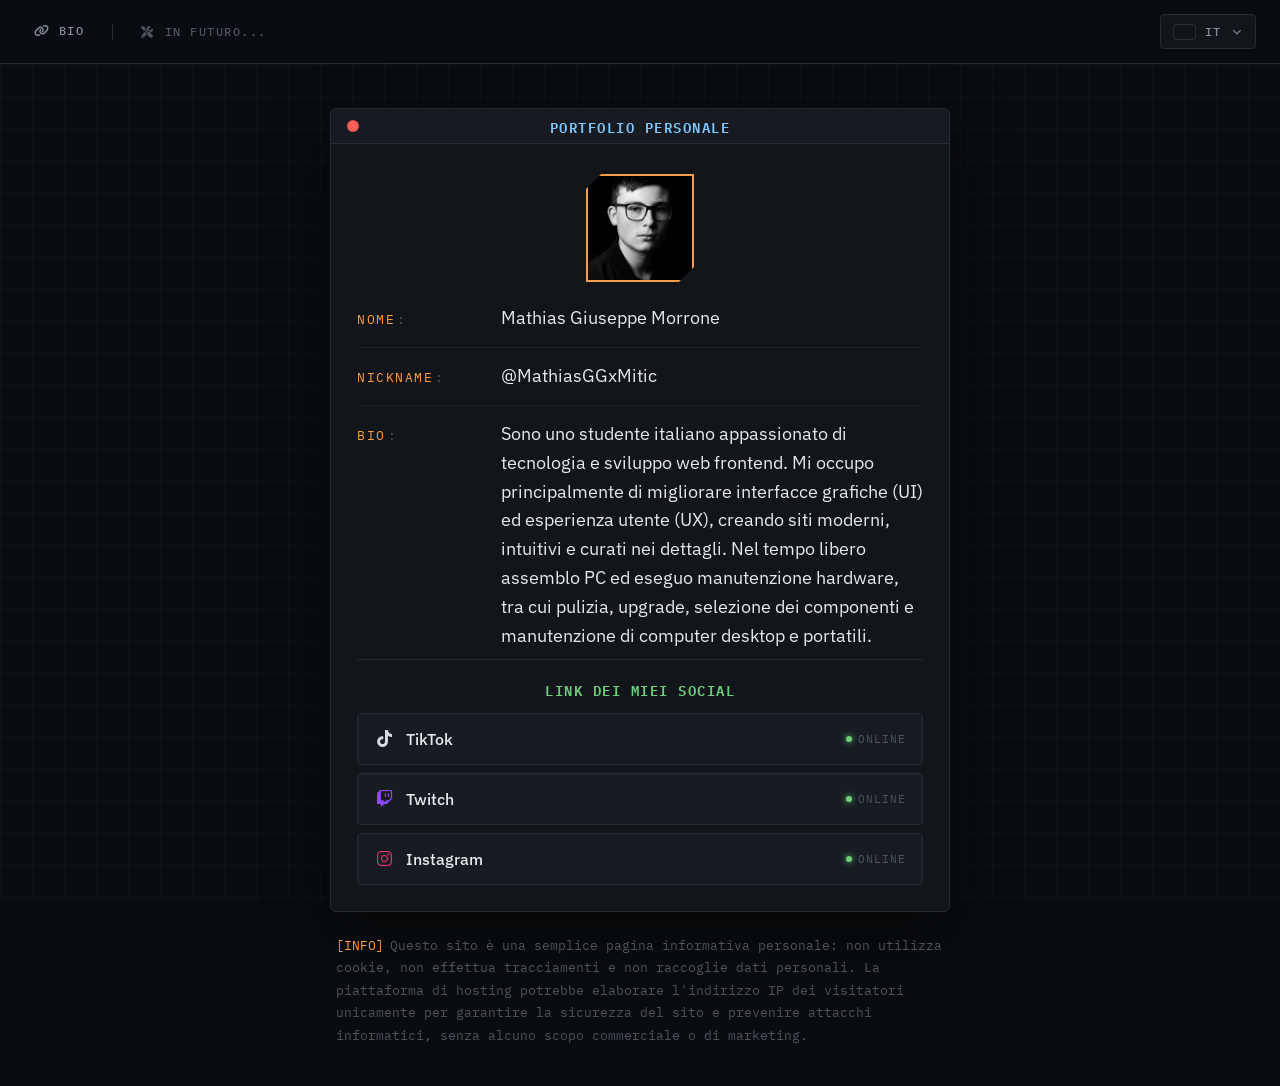
==== commit 26ad7230: "update" ====
--- a/Biografia/index.html
+++ b/Biografia/index.html
@@ -1,5 +1,5 @@
 <!DOCTYPE html>
-<html lang="it" id="html-root">
+<html lang="it" id="html-root" class="is-loading">
 <head>
     <meta charset="UTF-8">
     <meta name="viewport" content="width=device-width, initial-scale=1.0">
@@ -12,6 +12,7 @@
     <link rel="stylesheet" href="CSS/index-style.css">
     <link rel="preload" href="https://cdnjs.cloudflare.com/ajax/libs/font-awesome/6.5.0/css/all.min.css" as="style" onload="this.onload=null;this.rel='stylesheet'">
     <noscript><link rel="stylesheet" href="https://cdnjs.cloudflare.com/ajax/libs/font-awesome/6.5.0/css/all.min.css"></noscript>
+    <noscript><style>.sk-view{display:none!important}html.is-loading .view-content{display:block}</style></noscript>
     <script>
         (() => {
             const params = new URLSearchParams(window.location.search);
@@ -34,7 +35,7 @@
             </nav>
             <div class="lang-menu-wrapper">
                 <button class="lang-btn" id="lang-btn" type="button" data-i18n-attr="aria-label:langBtnAriaLabel" aria-label="">
-                    <span class="lang-flag" id="lang-flag-current"></span>
+                    <img class="lang-flag" id="lang-flag-current" width="21" height="14" alt="" decoding="async">
                     <span class="lang-text" id="lang-code-current"></span>
                     <i class="fa-solid fa-chevron-down" id="lang-chevron"></i>
                 </button>
@@ -46,22 +47,57 @@
             <span class="menu-soon"><i class="fa-solid fa-screwdriver-wrench"></i><span data-i18n="menuComingSoon"></span></span>
         </div>
         <div class="lang-dropdown" id="lang-dropdown">
-            <a href="#" data-lang="it" class="lang-option"><span class="lang-flag"></span> <span data-i18n="langNameIt"></span></a>
+            <a href="#" data-lang="it" class="lang-option"><img class="lang-flag" src="assets/flags/it.svg" width="21" height="14" alt="" decoding="async"><span data-i18n="langNameIt"></span></a>
             <div class="menu-divider"></div>
-            <a href="#" data-lang="en" class="lang-option"><span class="lang-flag"></span> <span data-i18n="langNameEn"></span></a>
+            <a href="#" data-lang="en" class="lang-option"><img class="lang-flag" src="assets/flags/en.svg" width="21" height="14" alt="" decoding="async"><span data-i18n="langNameEn"></span></a>
             <div class="menu-divider"></div>
-            <a href="#" data-lang="es" class="lang-option"><span class="lang-flag"></span> <span data-i18n="langNameEs"></span></a>
+            <a href="#" data-lang="es" class="lang-option"><img class="lang-flag" src="assets/flags/es.svg" width="21" height="14" alt="" decoding="async"><span data-i18n="langNameEs"></span></a>
         </div>
     </header>
     <main>
-        <section class="panel">
+        <section class="panel sk-view" aria-hidden="true">
+            <div class="panel-header">
+                <span class="panel-close"></span>
+                <span class="panel-title"><span class="sk sk-bar sk-title"></span></span>
+            </div>
+            <div class="panel-body">
+                <div class="avatar-wrap">
+                    <div class="sk sk-pfp"></div>
+                </div>
+                <div class="fields">
+                    <div class="field">
+                        <div class="sk-dt"><span class="sk sk-bar" style="width:48px"></span></div>
+                        <div class="sk-lines"><span style="--r:35%"></span></div>
+                    </div>
+                    <div class="field">
+                        <div class="sk-dt"><span class="sk sk-bar" style="width:72px"></span></div>
+                        <div class="sk-lines"><span style="--r:50%"></span></div>
+                    </div>
+                    <div class="field field-bio">
+                        <div class="sk-dt"><span class="sk sk-bar" style="width:32px"></span></div>
+                        <div class="sk-lines">
+                            <span></span><span></span><span></span><span></span><span></span><span></span><span></span><span class="sk-tail"></span>
+                            <span class="sk-extra"></span><span class="sk-extra"></span><span class="sk-extra sk-extra-tail"></span>
+                        </div>
+                    </div>
+                </div>
+                <div class="divider"></div>
+                <div class="connect">
+                    <div class="connect-label"><span class="sk sk-bar" style="width:170px;max-width:70%"></span></div>
+                    <span class="port sk-port"><span class="sk sk-port-icon"></span><span class="sk sk-port-name"></span><span class="sk sk-port-status"></span></span>
+                    <span class="port sk-port"><span class="sk sk-port-icon"></span><span class="sk sk-port-name"></span><span class="sk sk-port-status"></span></span>
+                    <span class="port sk-port"><span class="sk sk-port-icon"></span><span class="sk sk-port-name"></span><span class="sk sk-port-status"></span></span>
+                </div>
+            </div>
+        </section>
+        <section class="panel view-content">
             <div class="panel-header">
                 <button class="panel-close" id="panel-close" type="button" data-i18n-attr="aria-label:closeBtnAriaLabel" aria-label=""><span class="panel-close-x"></span></button>
                 <span class="panel-title" data-i18n="panelTitle"></span>
             </div>
             <div class="panel-body">
                 <div class="avatar-wrap">
-                    <img class="pfp" src="foto_profilo.webp" data-i18n-attr="alt:pfpAlt" alt="">
+                    <img class="pfp" src="foto_profilo.webp" width="108" height="108" data-i18n-attr="alt:pfpAlt" alt="">
                 </div>
                 <dl class="fields">
                     <div class="field"><dt data-i18n="fieldName"></dt><dd>Mathias Giuseppe Morrone</dd></div>
@@ -77,11 +113,15 @@
                 </div>
             </div>
         </section>
-        <footer class="log-note">
+        <footer class="log-note sk-view sk-note" aria-hidden="true">
+            <span></span><span></span><span></span><span></span><span class="sk-tail"></span>
+            <span class="sk-extra"></span><span class="sk-extra"></span><span class="sk-extra"></span><span class="sk-extra sk-extra-tail"></span>
+        </footer>
+        <footer class="log-note view-content">
             <p><span class="log-tag">[INFO]</span><span data-i18n="footerInfo"></span></p>
         </footer>
     </main>
     <div class="page-transition" id="page-transition" aria-hidden="true" hidden></div>
     <script src="JS/index-script.js"></script>
 </body>
-</html>+</html>
--- a/Biografia/CSS/index-style.css
+++ b/Biografia/CSS/index-style.css
@@ -112,9 +112,21 @@
     border-radius: 0;
 }
 
+i.fa-solid,
+i.fa-brands {
+    display: inline-block;
+    min-width: 1em;
+    text-align: center;
+}
+
 .lang-flag {
-    font-size: 14px;
-    line-height: 1;
+    display: inline-block;
+    flex-shrink: 0;
+    width: 21px;
+    height: 14px;
+    object-fit: cover;
+    border-radius: 2px;
+    box-shadow: 0 0 0 1px rgba(255, 255, 255, 0.1);
     filter: grayscale(20%);
 }
 
@@ -599,4 +611,221 @@
 html.transition-enter.transition-ready::after {
     opacity: 0;
     transition: opacity 0.22s ease-out;
-}+}
+
+html.is-loading .view-content {
+    display: none;
+}
+
+html:not(.is-loading) .sk-view {
+    display: none;
+}
+
+.sk-view {
+    opacity: 0;
+    animation: sk-reveal 0.01s linear 0.14s forwards;
+}
+
+.sk-view .port {
+    pointer-events: none;
+}
+
+.sk,
+.sk-lines > span::before,
+.sk-note > span::before,
+html.is-loading .menu-btn [data-i18n],
+html.is-loading .desktop-nav [data-i18n] {
+    background: linear-gradient(90deg, var(--panel-alt) 0%, var(--border) 50%, var(--panel-alt) 100%);
+    background-size: 200% 100%;
+    animation: sk-shimmer 1.4s ease-in-out infinite;
+}
+
+html.is-loading .menu-btn [data-i18n],
+html.is-loading .desktop-nav [data-i18n] {
+    display: inline-block;
+    vertical-align: middle;
+    height: 10px;
+    border-radius: 3px;
+}
+
+html.is-loading .menu-btn [data-i18n] {
+    width: 34px;
+}
+
+html.is-loading .desktop-nav a [data-i18n] {
+    width: 26px;
+}
+
+html.is-loading .desktop-nav .menu-soon [data-i18n] {
+    width: 100px;
+}
+
+.sk-bar {
+    display: inline-block;
+    vertical-align: middle;
+    height: 12px;
+    border-radius: 3px;
+}
+
+.sk-title {
+    width: 150px;
+}
+
+.sk-pfp {
+    width: 108px;
+    height: 108px;
+    clip-path: polygon(14% 0, 100% 0, 100% 86%, 86% 100%, 0 100%, 0 14%);
+}
+
+.sk-view .field {
+    align-items: start;
+}
+
+.sk-dt {
+    display: flex;
+    align-items: center;
+    height: 17px;
+}
+
+.sk-dt .sk-bar {
+    height: 11px;
+}
+
+.sk-lines {
+    font-size: 17.5px;
+    line-height: 1.65;
+}
+
+.sk-lines > span {
+    display: block;
+    position: relative;
+    height: 28.875px;
+}
+
+.sk-lines > span::before {
+    content: "";
+    position: absolute;
+    left: 0;
+    right: var(--r, 0);
+    top: 7px;
+    height: 14px;
+    border-radius: 3px;
+}
+
+.sk-lines > span.sk-tail {
+    --r: 35%;
+}
+
+.sk-lines > span.sk-extra {
+    display: none;
+}
+
+.sk-port {
+    min-height: 51px;
+}
+
+.sk-port-icon {
+    flex-shrink: 0;
+    width: 20px;
+    height: 18px;
+    border-radius: 4px;
+}
+
+.sk-port-name {
+    width: 96px;
+    height: 14px;
+    margin-right: auto;
+    border-radius: 3px;
+}
+
+.sk-port-status {
+    width: 56px;
+    height: 11px;
+    border-radius: 3px;
+}
+
+.sk-note > span {
+    display: block;
+    position: relative;
+    height: 22.5px;
+}
+
+.sk-note > span::before {
+    content: "";
+    position: absolute;
+    left: 0;
+    right: var(--r, 0);
+    top: 6px;
+    height: 10px;
+    border-radius: 3px;
+}
+
+.sk-note > span.sk-tail {
+    --r: 40%;
+}
+
+.sk-note > span.sk-extra {
+    display: none;
+}
+
+@media (max-width: 520px) {
+    .sk-pfp {
+        width: 92px;
+        height: 92px;
+    }
+
+    .sk-lines > span.sk-tail {
+        --r: 0;
+    }
+
+    .sk-lines > span.sk-extra {
+        display: block;
+    }
+
+    .sk-lines > span.sk-extra-tail {
+        --r: 35%;
+    }
+
+    .sk-note > span.sk-tail {
+        --r: 0;
+    }
+
+    .sk-note > span.sk-extra {
+        display: block;
+    }
+
+    .sk-note > span.sk-extra-tail {
+        --r: 40%;
+    }
+}
+
+@keyframes sk-reveal {
+    to {
+        opacity: 1;
+    }
+}
+
+@keyframes sk-shimmer {
+    from {
+        background-position: 200% 0;
+    }
+
+    to {
+        background-position: -200% 0;
+    }
+}
+
+@media (prefers-reduced-motion: reduce) {
+    .sk,
+    .sk-lines > span::before,
+    .sk-note > span::before,
+    html.is-loading .menu-btn [data-i18n],
+    html.is-loading .desktop-nav [data-i18n] {
+        animation: none;
+    }
+
+    .sk-view {
+        animation: none;
+        opacity: 1;
+    }
+}
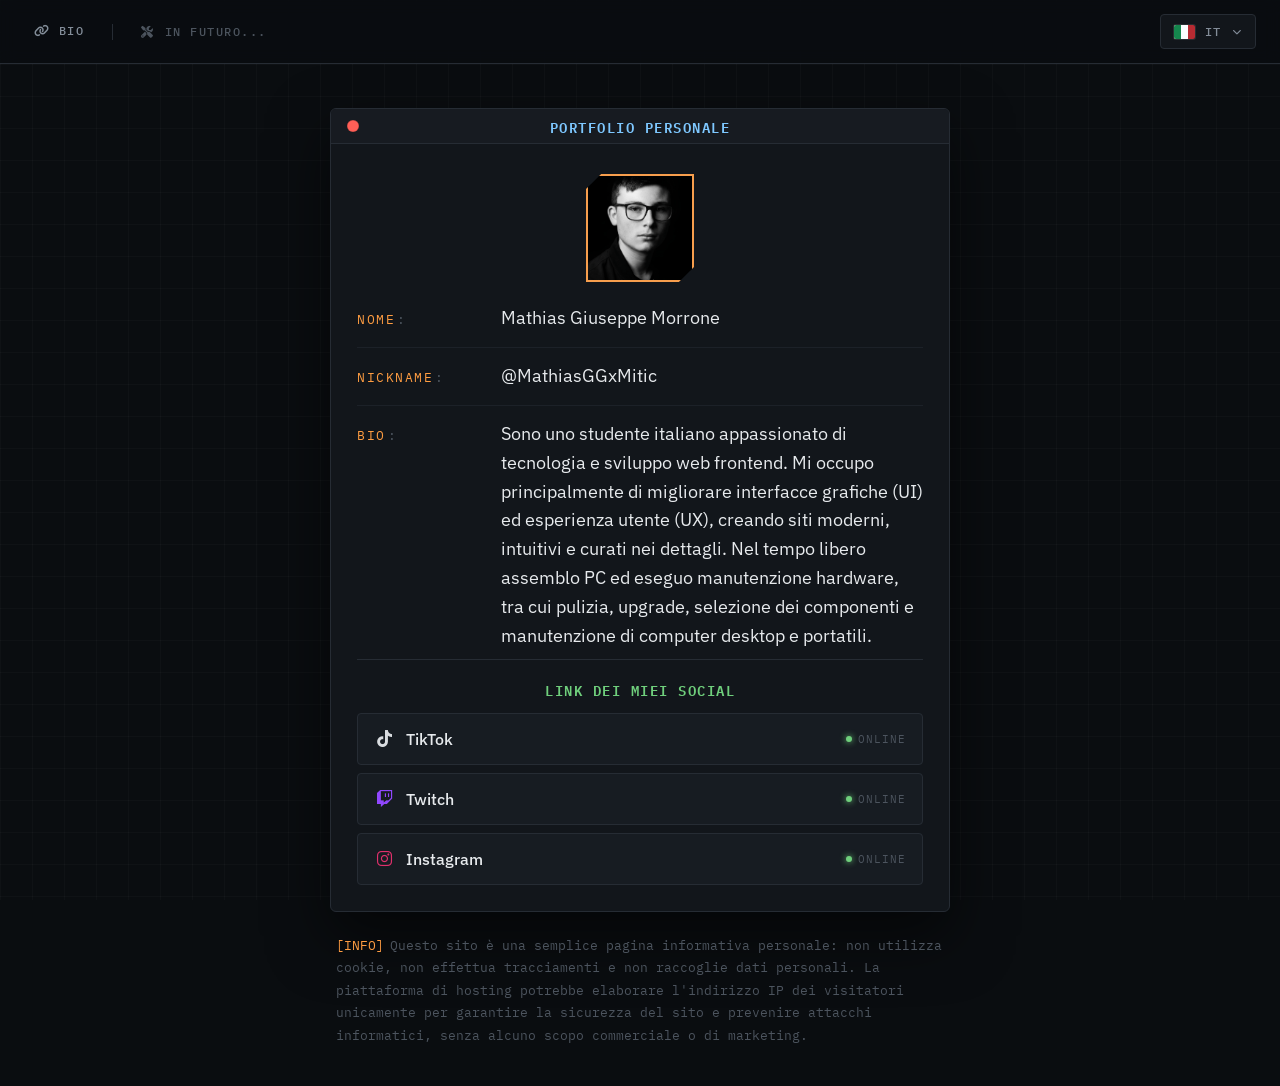
==== commit 6ddd989d: "update" ====
--- a/Biografia/index.html
+++ b/Biografia/index.html
@@ -15,8 +15,11 @@
     <noscript><style>.sk-view{display:none!important}html.is-loading .view-content{display:block}</style></noscript>
     <script>
         (() => {
-            const params = new URLSearchParams(window.location.search);
-            if (params.get("transition") === "home-to-bio") document.documentElement.classList.add("transition-enter");
+            const nav = performance.getEntriesByType("navigation")[0];
+            if (!nav || nav.type !== "navigate" || !document.referrer) return;
+            let origin = "";
+            try { origin = new URL(document.referrer).origin; } catch (e) {}
+            if (origin === "https://mathiasggxmitic.it") document.documentElement.classList.add("transition-enter", "from-transition");
         })();
     </script>
 </head>
--- a/Biografia/CSS/index-style.css
+++ b/Biografia/CSS/index-style.css
@@ -626,6 +626,11 @@
     animation: sk-reveal 0.01s linear 0.14s forwards;
 }
 
+html.from-transition .sk-view {
+    animation: none;
+    opacity: 1;
+}
+
 .sk-view .port {
     pointer-events: none;
 }
